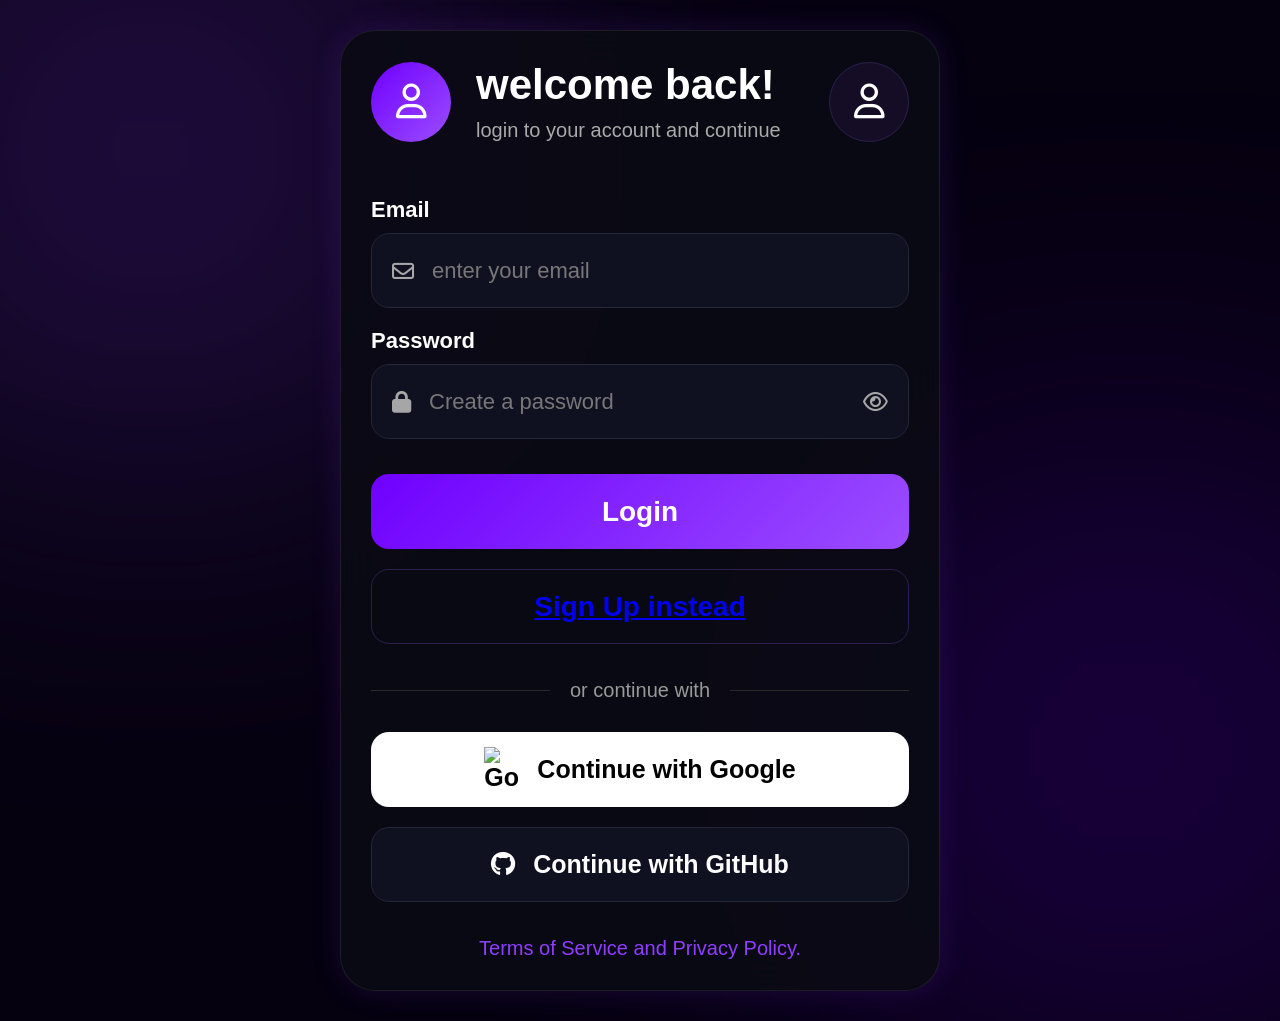
==== sign up.html @ aa70f831 "Add files via upload" ====
<!DOCTYPE html>
<html lang="en">
<head>
<meta charset="UTF-8">
<meta name="viewport" content="width=device-width, initial-scale=1.0">

<title>sign up</title>
<link rel="stylesheet"
href="https://cdnjs.cloudflare.com/ajax/libs/font-awesome/6.5.1/css/all.min.css">
<style>
*{
    margin:0;
    padding:0;
    box-sizing:border-box;
    font-family:Arial, Helvetica, sans-serif;
}
.container{
    width: min(400px, 90%);
}
body{
    display:flex;
    justify-content:center;
    align-items:center;
    min-height:100vh;
}
body{
    background:#05010f;
    display:flex;
    justify-content:center;
    align-items:center;
    min-height:100vh;
    color:white;
    overflow:hidden;
    margin: 0%;
    overflow: scroll;
}

/* BACKGROUND */

body::before{
    content:'';
    position:absolute;
    width:500px;
    height:500px;
    background:#8f3dff;
    filter:blur(180px);
    opacity:0.3;
    top:-100px;
    left:-100px;
}

body::after{
    content:'';
    position:absolute;
    width:500px;
    height:500px;
    background:#6f00ff;
    filter:blur(180px);
    opacity:0.3;
    bottom:-100px;
    right:-100px;
}

/* MAIN */

.container{
    width:100%;
    display:flex;
    justify-content:center;
    align-items:center;
    padding:30px;
    position:relative;
    z-index:2;
}

.login-box{
    width:600px;
    background:rgba(10,10,20,0.9);
    border:1px solid rgba(255,255,255,0.08);
    border-radius:35px;
    padding:30px;
    backdrop-filter:blur(20px);

    box-shadow:
    0 0 30px rgba(143,61,255,0.15);
}

/* TOP */

.top{
    display:flex;
    justify-content:space-between;
    align-items:center;
    margin-bottom:35px;
}

.icon-box{
    width:80px;
    height:80px;
    border-radius:50%;
    background:linear-gradient(135deg,#6f00ff,#9b4dff);

    display:flex;
    justify-content:center;
    align-items:center;

    font-size:35px;
}

.title{
    flex:1;
    margin-left:25px;
}

.title h1{
    font-size:42px;
}

.title p{
    margin-top:10px;
    color:#aaaaaa;
    font-size:20px;
}

.profile{
    width:80px;
    height:80px;
    border-radius:50%;
    background:#140d25;

    display:flex;
    justify-content:center;
    align-items:center;

    font-size:35px;

    border:1px solid #2c1f4d;
}

/* FORM */

form{
    display:flex;
    flex-direction:column;
}

label{
    margin-bottom:10px;
    margin-top:20px;
    font-size:22px;
    font-weight:bold;
}

.input-box{
    width:100%;
    height:75px;
    background:#0f1120;
    border:1px solid #24263a;
    border-radius:18px;

    display:flex;
    align-items:center;

    padding:0 20px;

    gap:18px;
}

.input-box i{
    color:#a6a6a6;
    font-size:22px;
}

.input-box input{
    width:100%;
    height:100%;
    background:none;
    border:none;
    outline:none;
    color:white;
    font-size:22px;
}

.input-box input::placeholder{
    color:#777;
}

.eye{
    cursor:pointer;
}

/* BUTTONS */

.login-btn{
    width:100%;
    height:75px;
    border:none;
    border-radius:18px;
    margin-top:35px;

    background:linear-gradient(135deg,#6f00ff,#9b4dff);

    color:white;
    font-size:28px;
    font-weight:bold;

    cursor:pointer;
}

.signup-btn{
    width:100%;
    height:75px;

    margin-top:20px;

    border-radius:18px;

    background:transparent;

    border:1px solid #2c1f4d;

    color:#9b4dff;

    font-size:28px;
    font-weight:bold;

    cursor:pointer;
}

/* LINE */

.line-box{
    display:flex;
    align-items:center;
    gap:20px;

    margin-top:35px;
}

.line{
    flex:1;
    height:1px;
    background:#2a2a2a;
}

.line-box p{
    color:#999;
    font-size:20px;
}

/* GOOGLE */

.google-btn{
    width:100%;
    height:75px;

    border:none;

    border-radius:18px;

    margin-top:30px;

    background:white;

    color:black;

    font-size:25px;
    font-weight:bold;

    display:flex;
    justify-content:center;
    align-items:center;

    gap:18px;

    cursor:pointer;
}

.google-btn img{
    width:35px;
}

/* GITHUB */

.github-btn{
    width:100%;
    height:75px;

    border-radius:18px;

    margin-top:20px;

    background:#0f1120;

    border:1px solid #24263a;

    color:white;

    font-size:25px;
    font-weight:bold;

    display:flex;
    justify-content:center;
    align-items:center;

    gap:18px;

    cursor:pointer;
}

/* FOOTER */

.footer{
    text-align:center;
    margin-top:35px;
}

.footer p{
    color:#8f3dff;
    font-size:20px;
}
</style>
</head>
<body>

<div class="container">

    <div class="login-box">

        <!-- TOP -->

        <div class="top">

            <div class="icon-box">
                <i class="fa-regular fa-user"></i>
            </div>
            <div class="title">
                <h1>welcome back!</h1>
                <p>login to your account and continue</p>
            </div>

            <div class="profile">
                <i class="fa-regular fa-user"></i>
            </div>

        </div>

        <!-- FORM -->

        <form>

            
            <label>Email</label>

            <div class="input-box">
                <i class="fa-regular fa-envelope"></i>
                <input type="email" id=" email" placeholder="enter your email">
            </div>

            <label>Password</label>

            <div class="input-box">
                <i class="fa-solid fa-lock"></i>
                <input type="password" id="Password" placeholder="Create a password">

                <i class="fa-regular fa-eye eye"></i>
            </div>

            

            <!-- BUTTONS -->
              <button  class="login-btn" id="loginBtn">
                Login 
            </button>


            <button class="signup-btn"><a href="login.html">
                Sign Up instead</a>
            </button>


        </form>

        <!-- LINE -->

        <div class="line-box">

            <div class="line"></div>

            <p>or continue with</p>

            <div class="line"></div>

        </div>
<button class="google-btn" id="googleBtn">

  <img
    src="https://cdn.jsdelivr.net/gh/devicons/devicon/icons/google/google-original.svg"
    alt="Google">

  Continue with Google

</button>
        
        <button class="github-btn">

            <i class="fa-brands fa-github"></i>

            Continue with GitHub

        </button>

        <!-- FOOTER -->

        <div class="footer">

            <p>
                Terms of Service and Privacy Policy.
            </p>

        </div>

    </div>

</div>
<script type="module" src="app.js"></script>

</body>
</html>
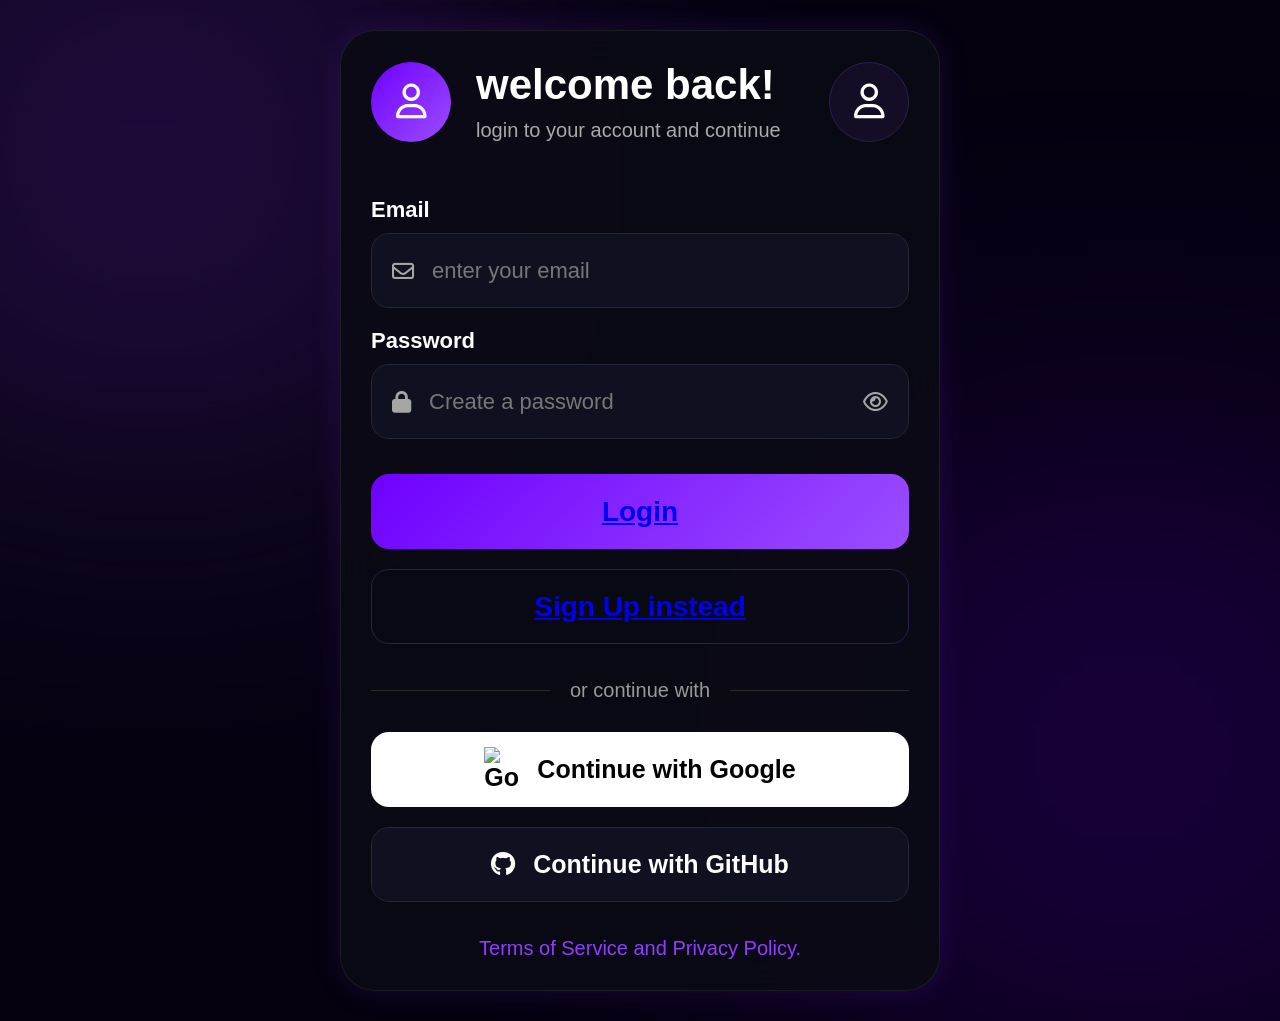
==== commit 80452fa2: "Update sign up.html" ====
--- a/sign up.html
+++ b/sign up.html
@@ -369,8 +369,8 @@
             
 
             <!-- BUTTONS -->
-              <button  class="login-btn" id="loginBtn">
-                Login 
+              <button  class="login-btn" id="loginBtn"><a href="Dashboard.html">
+                Login </a>
             </button>
 
 
@@ -423,7 +423,7 @@
     </div>
 
 </div>
-<script type="module" src="app.js"></script>
+
 
 </body>
-</html>+</html>
